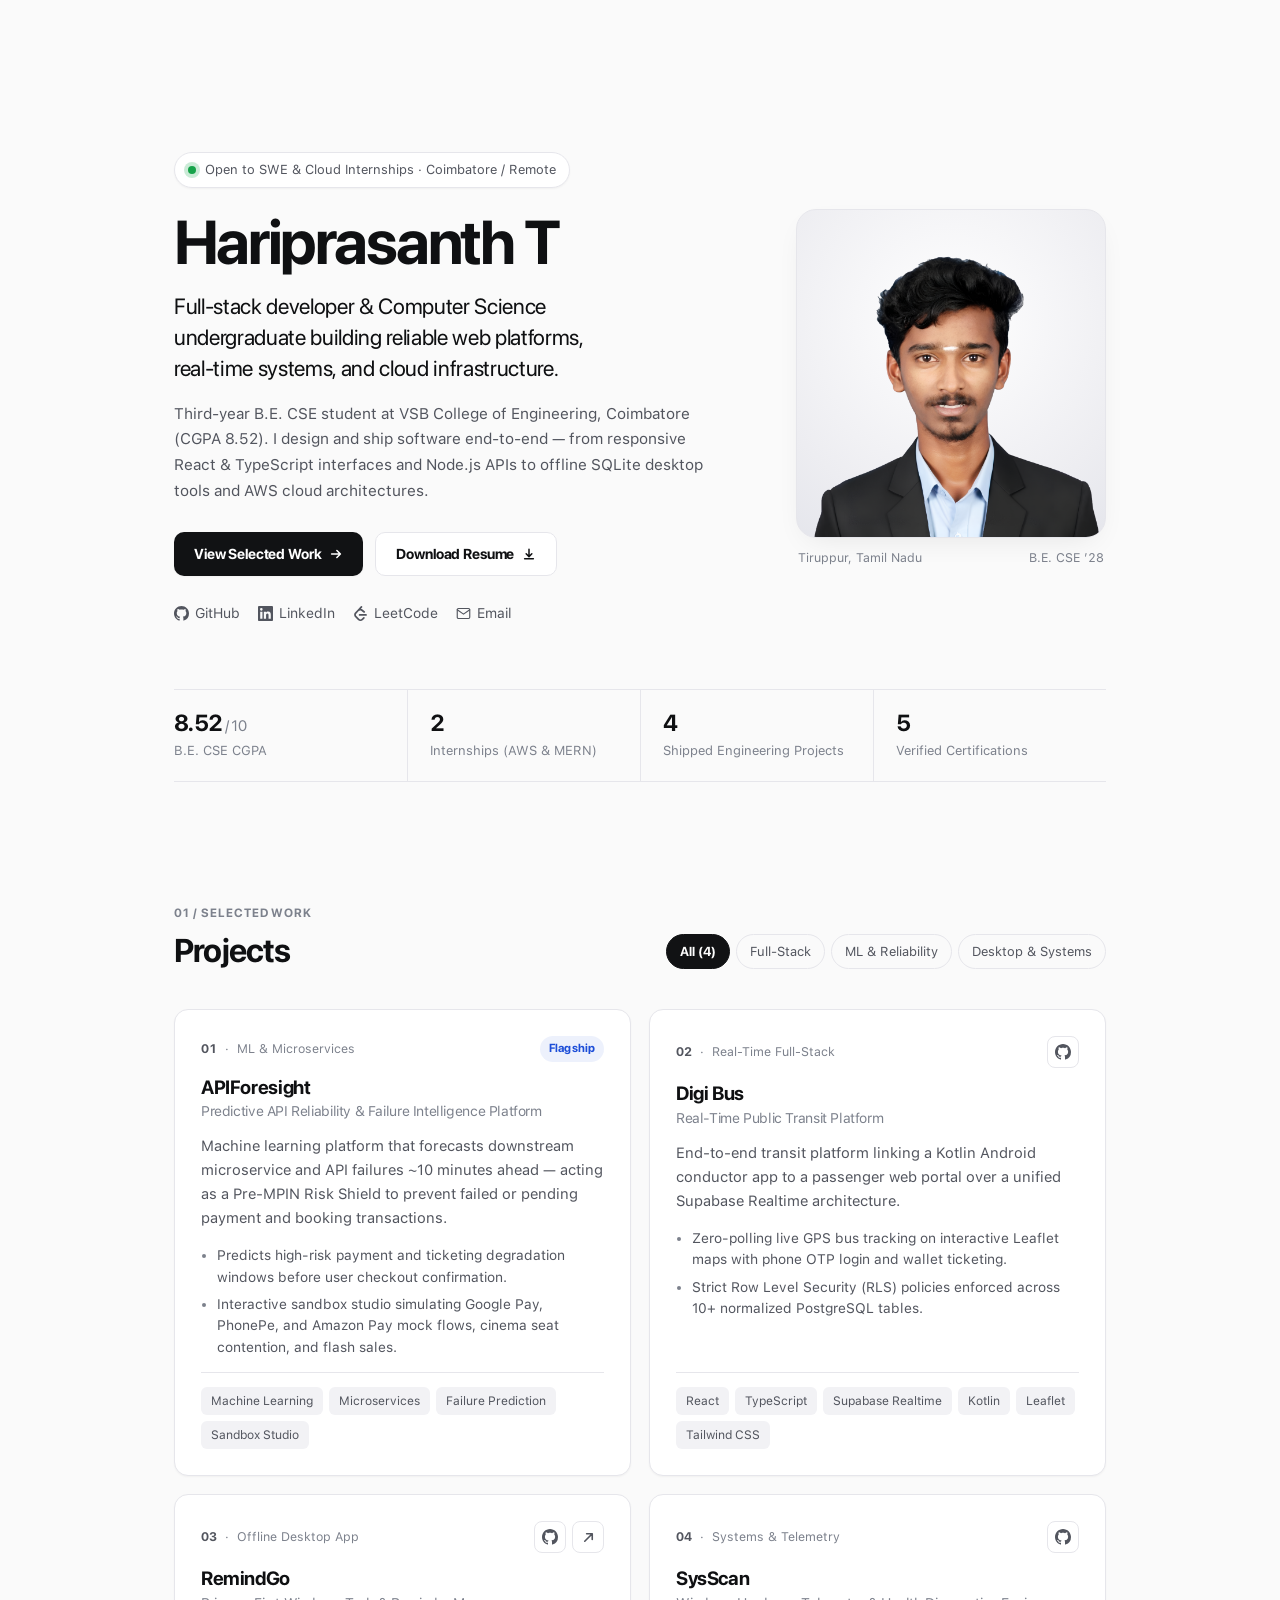
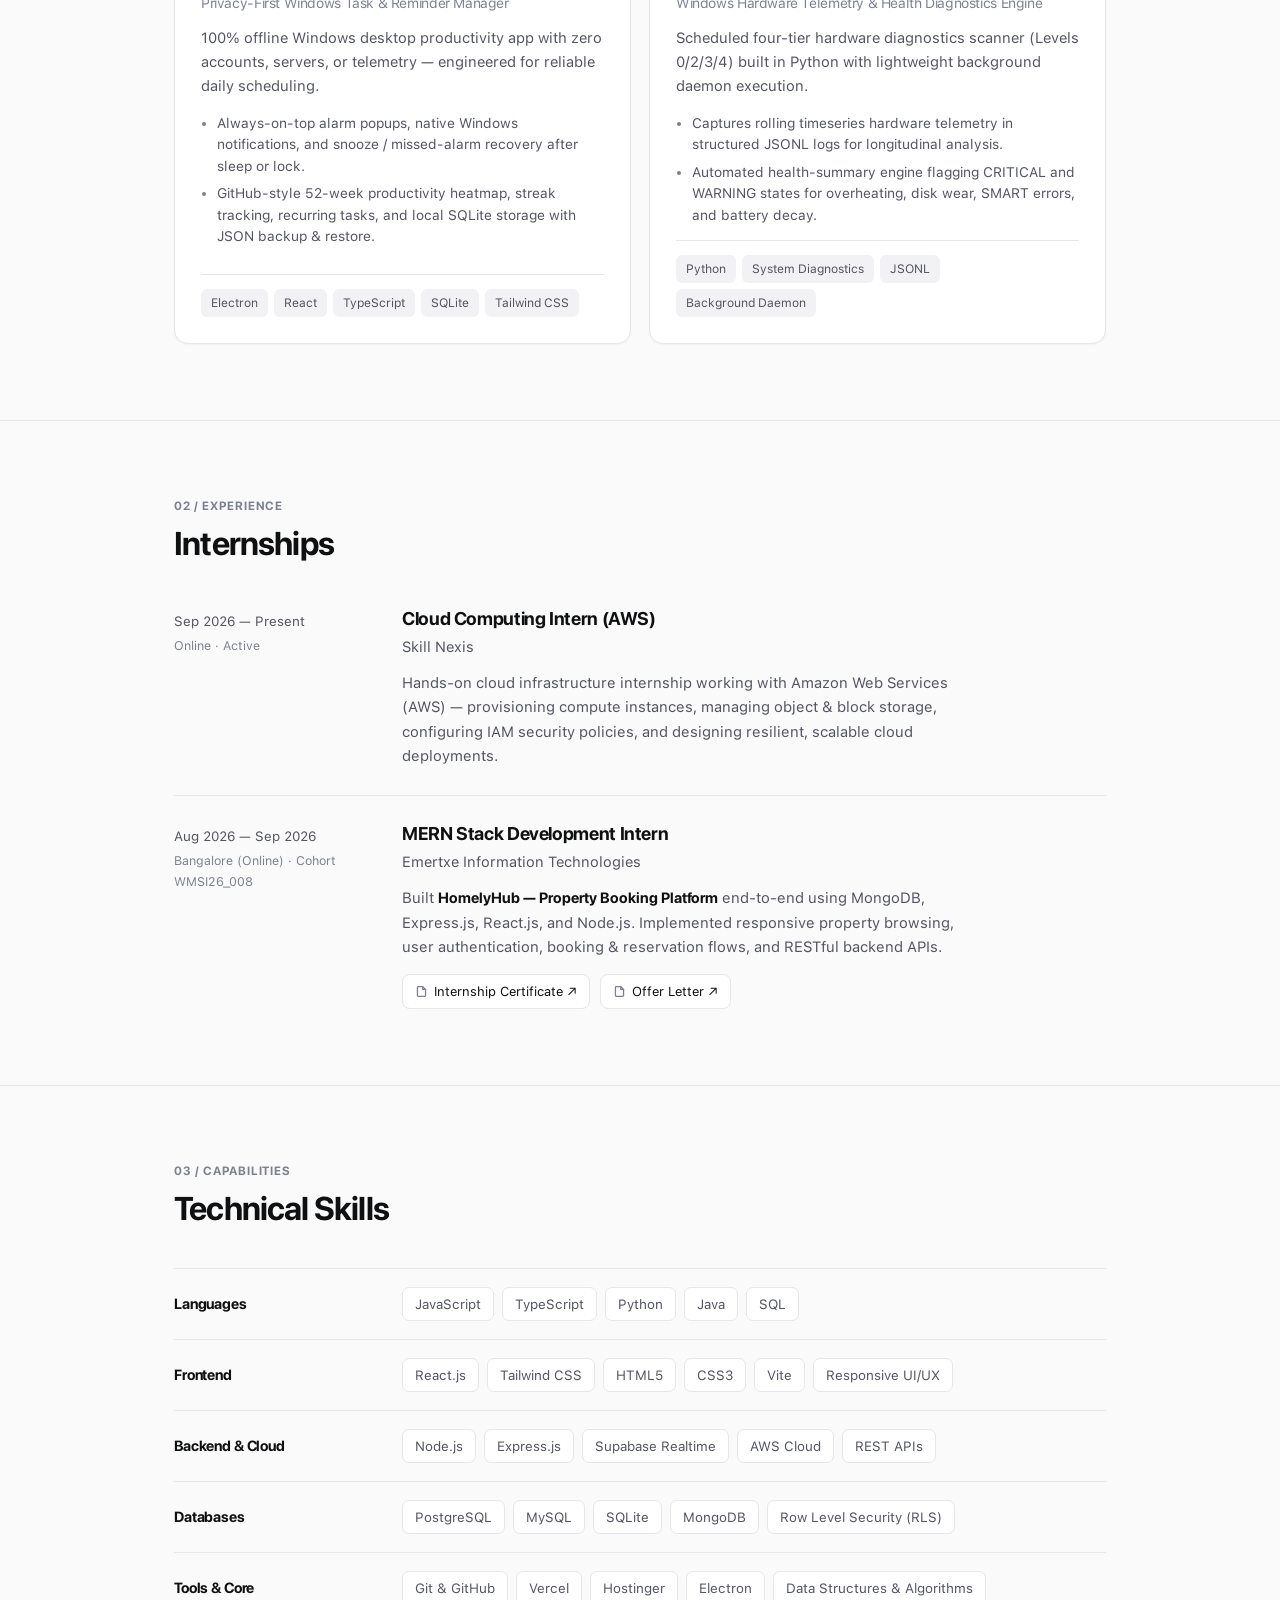
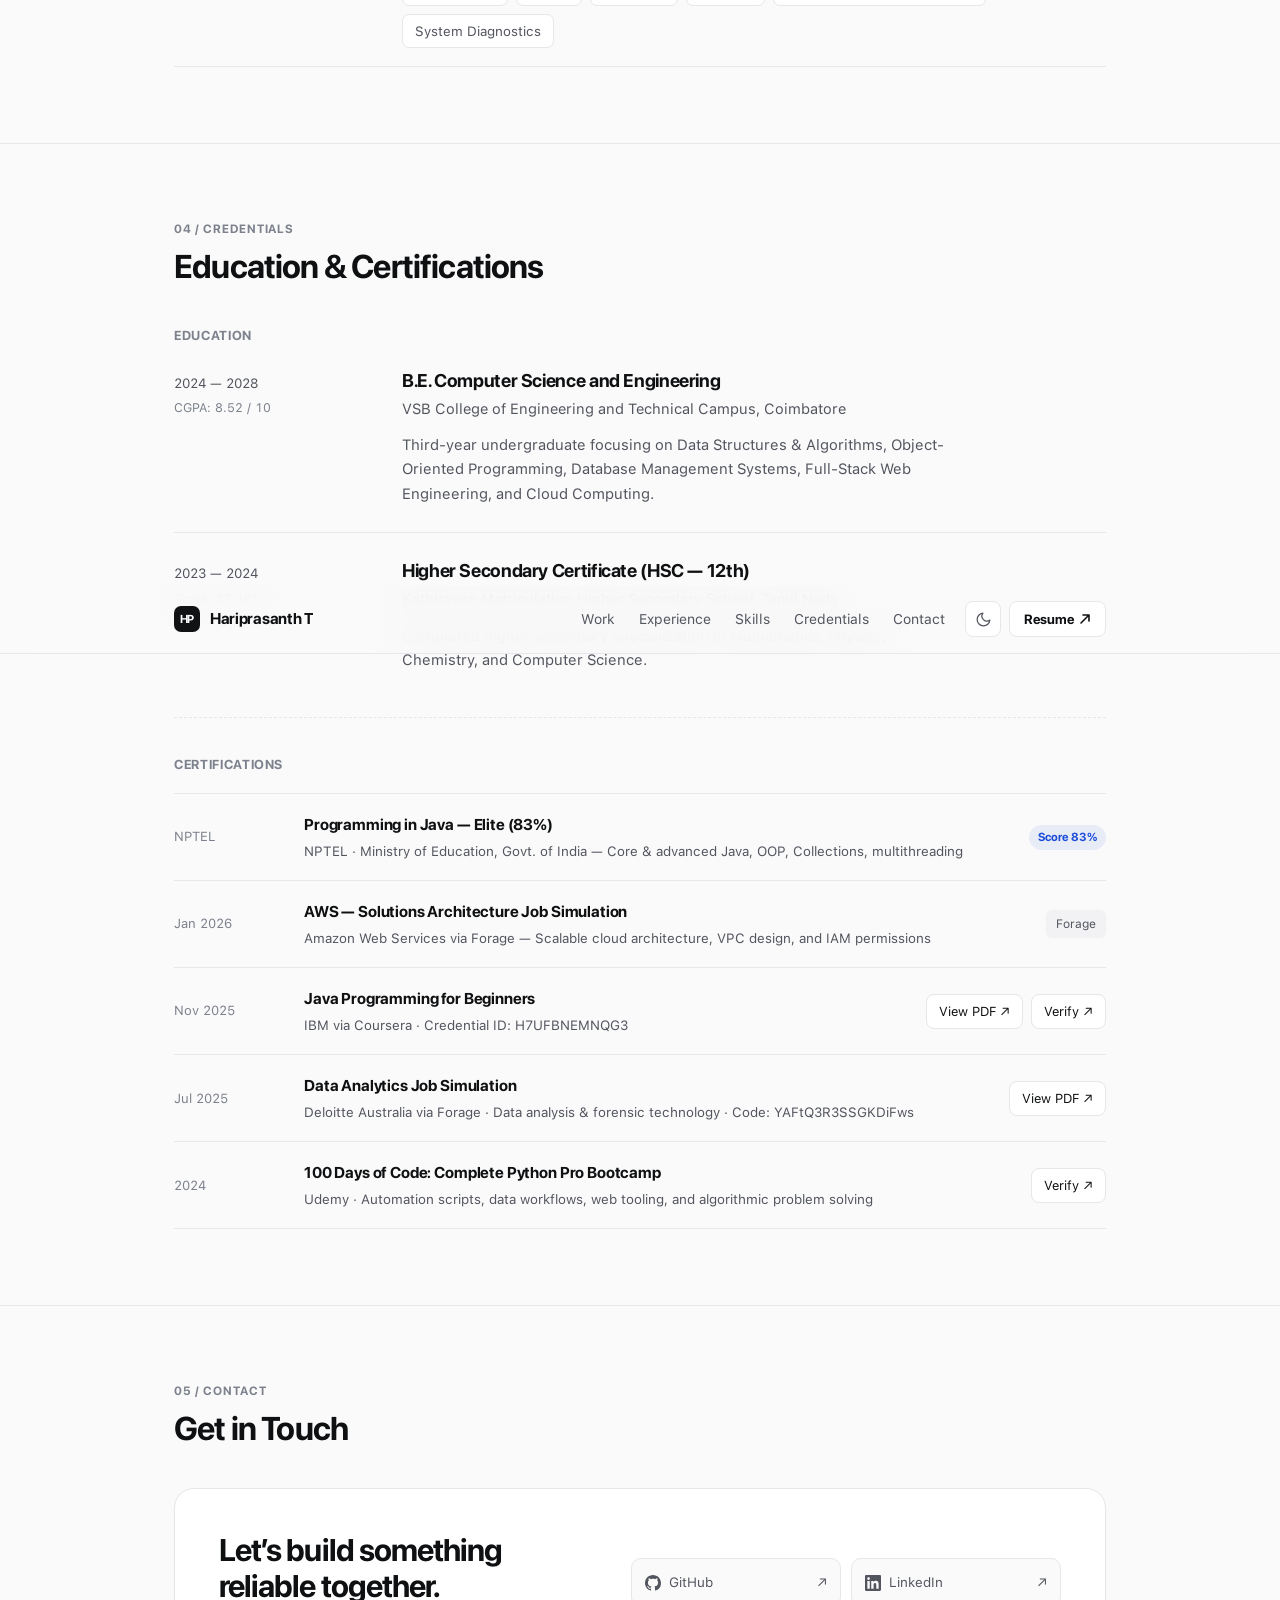
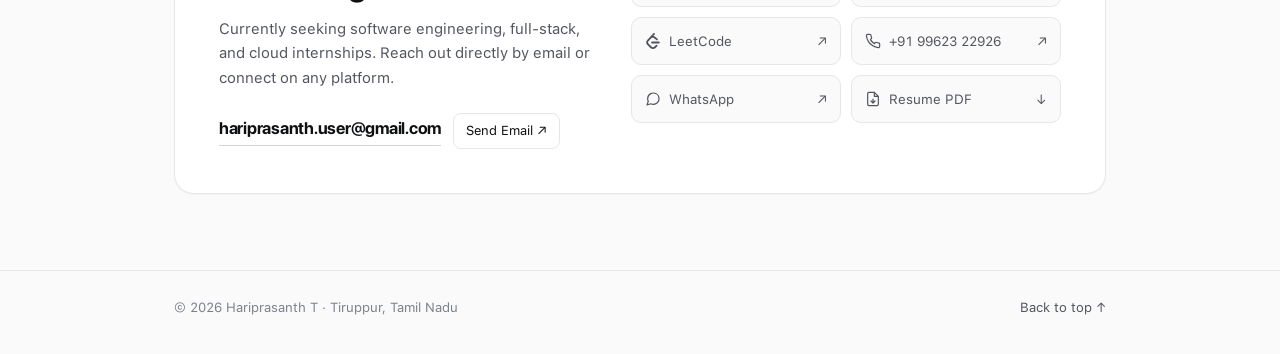
==== certifications.html @ cc1863b2 "feat: minimalist pure HTML & CSS portfolio with SF Pro typography" ====
<!DOCTYPE html>
<html lang="en">
<head>
  <meta charset="UTF-8" />
  <meta http-equiv="refresh" content="0; url=index.html#certifications" />
  <title>Redirecting to Certifications — Hariprasanth T</title>
</head>
<body style="background:#fafafa; color:#0f1012; font-family:-apple-system, BlinkMacSystemFont, sans-serif; display:flex; align-items:center; justify-content:center; height:100vh; margin:0;">
  <p>Redirecting to <a href="index.html#certifications" style="color:#1d4ed8;">Certifications</a>…</p>
</body>
</html>
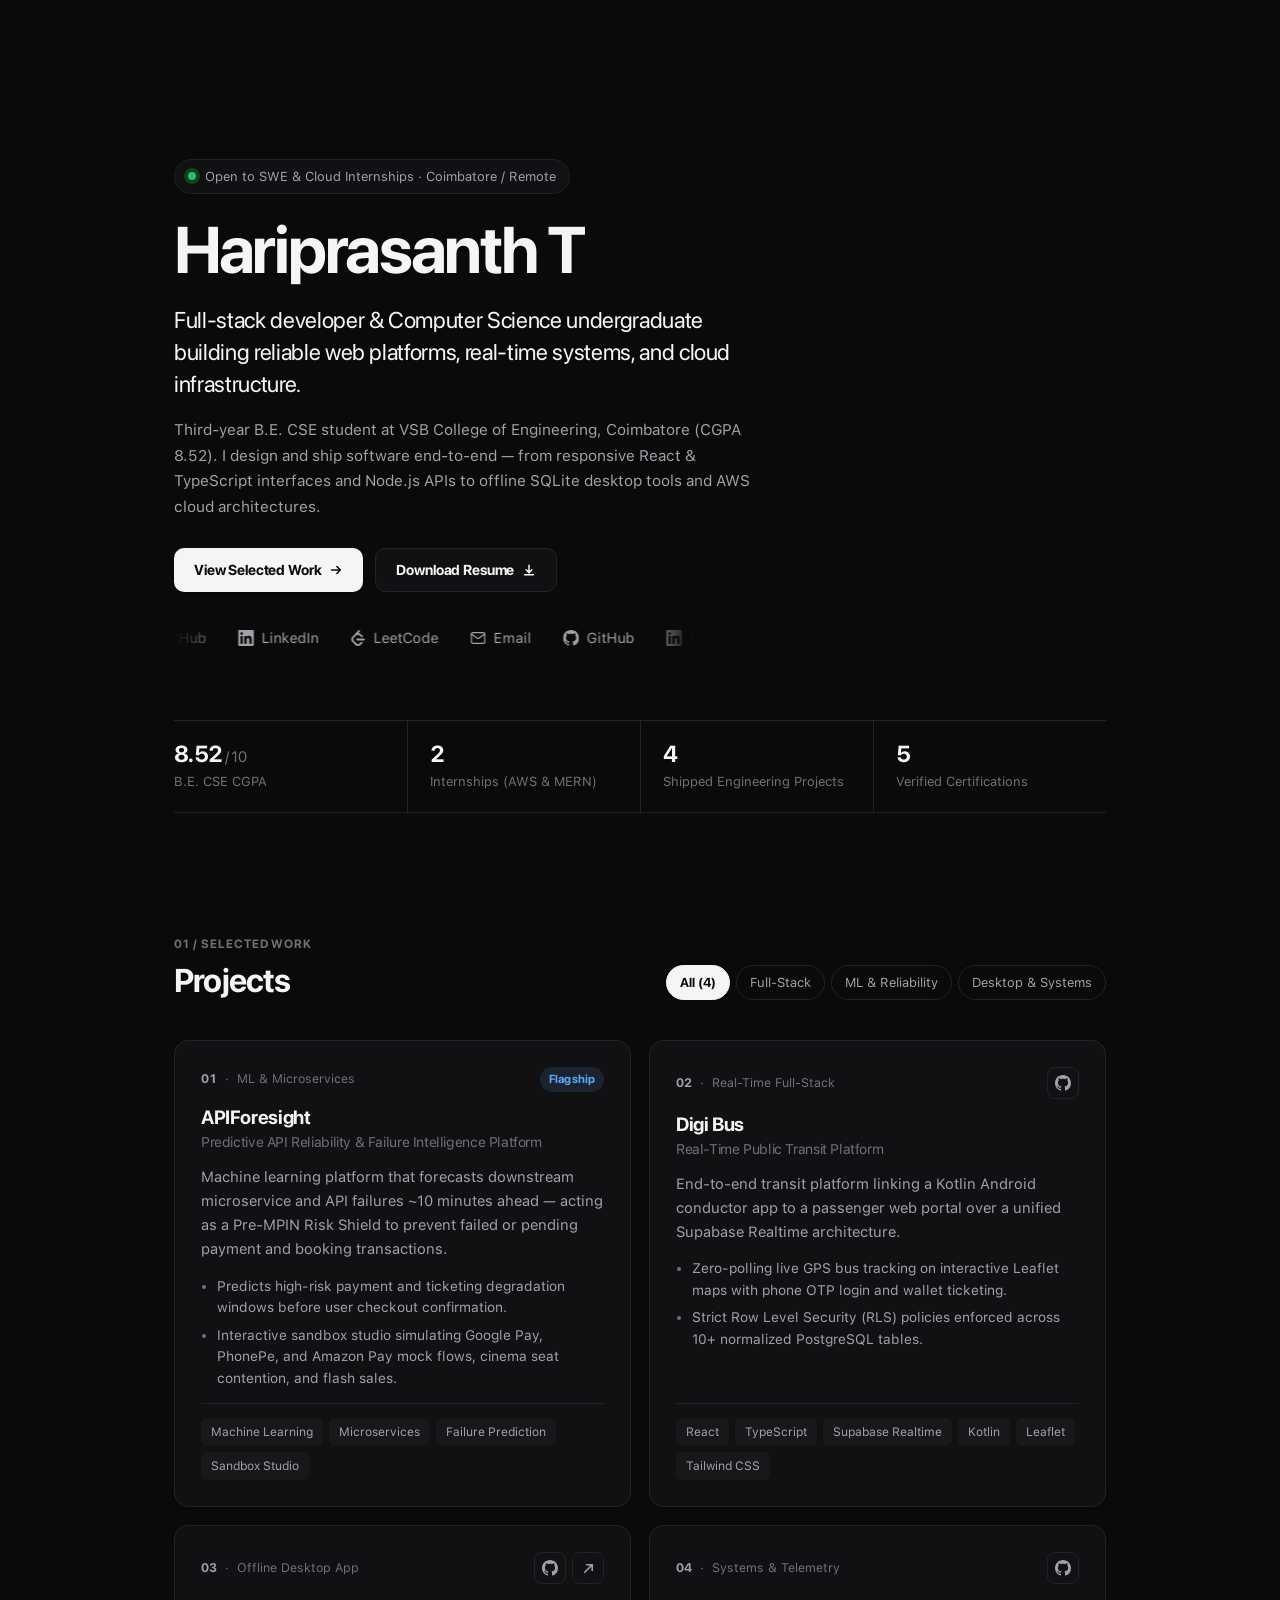
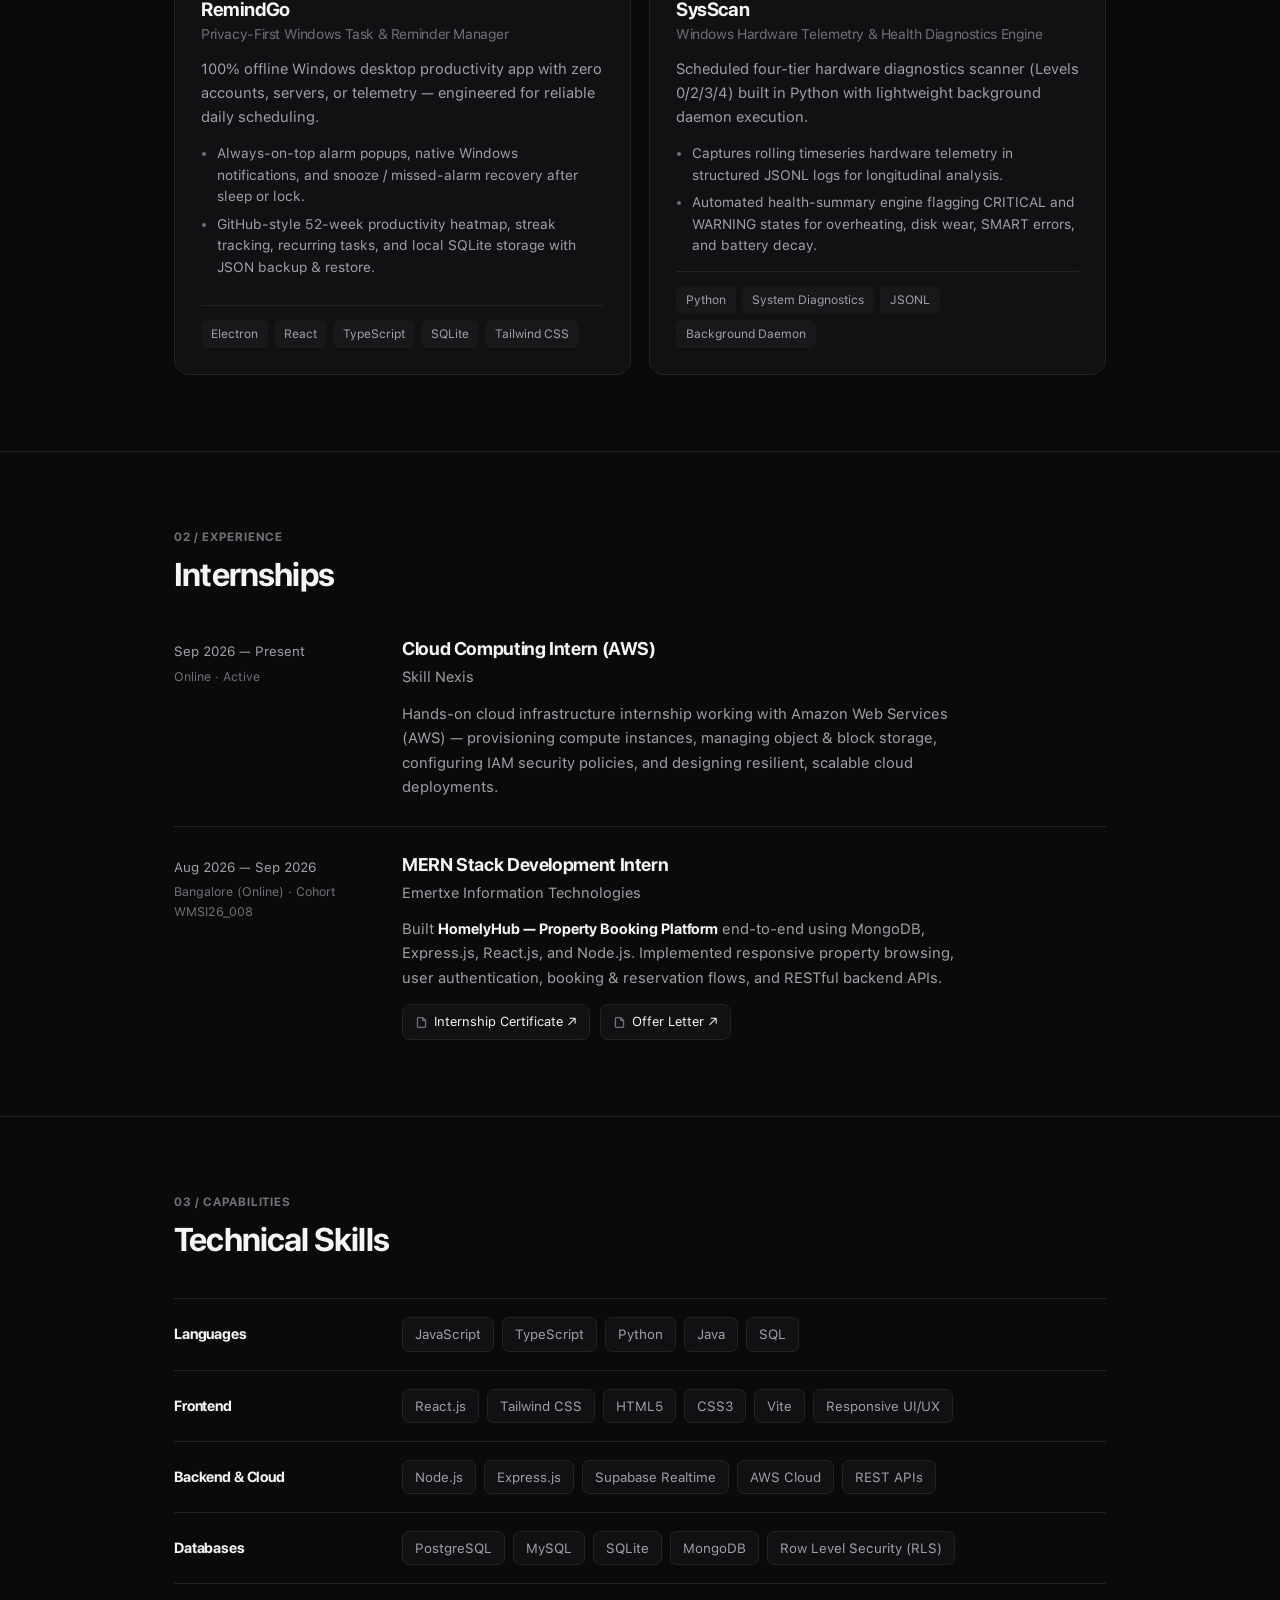
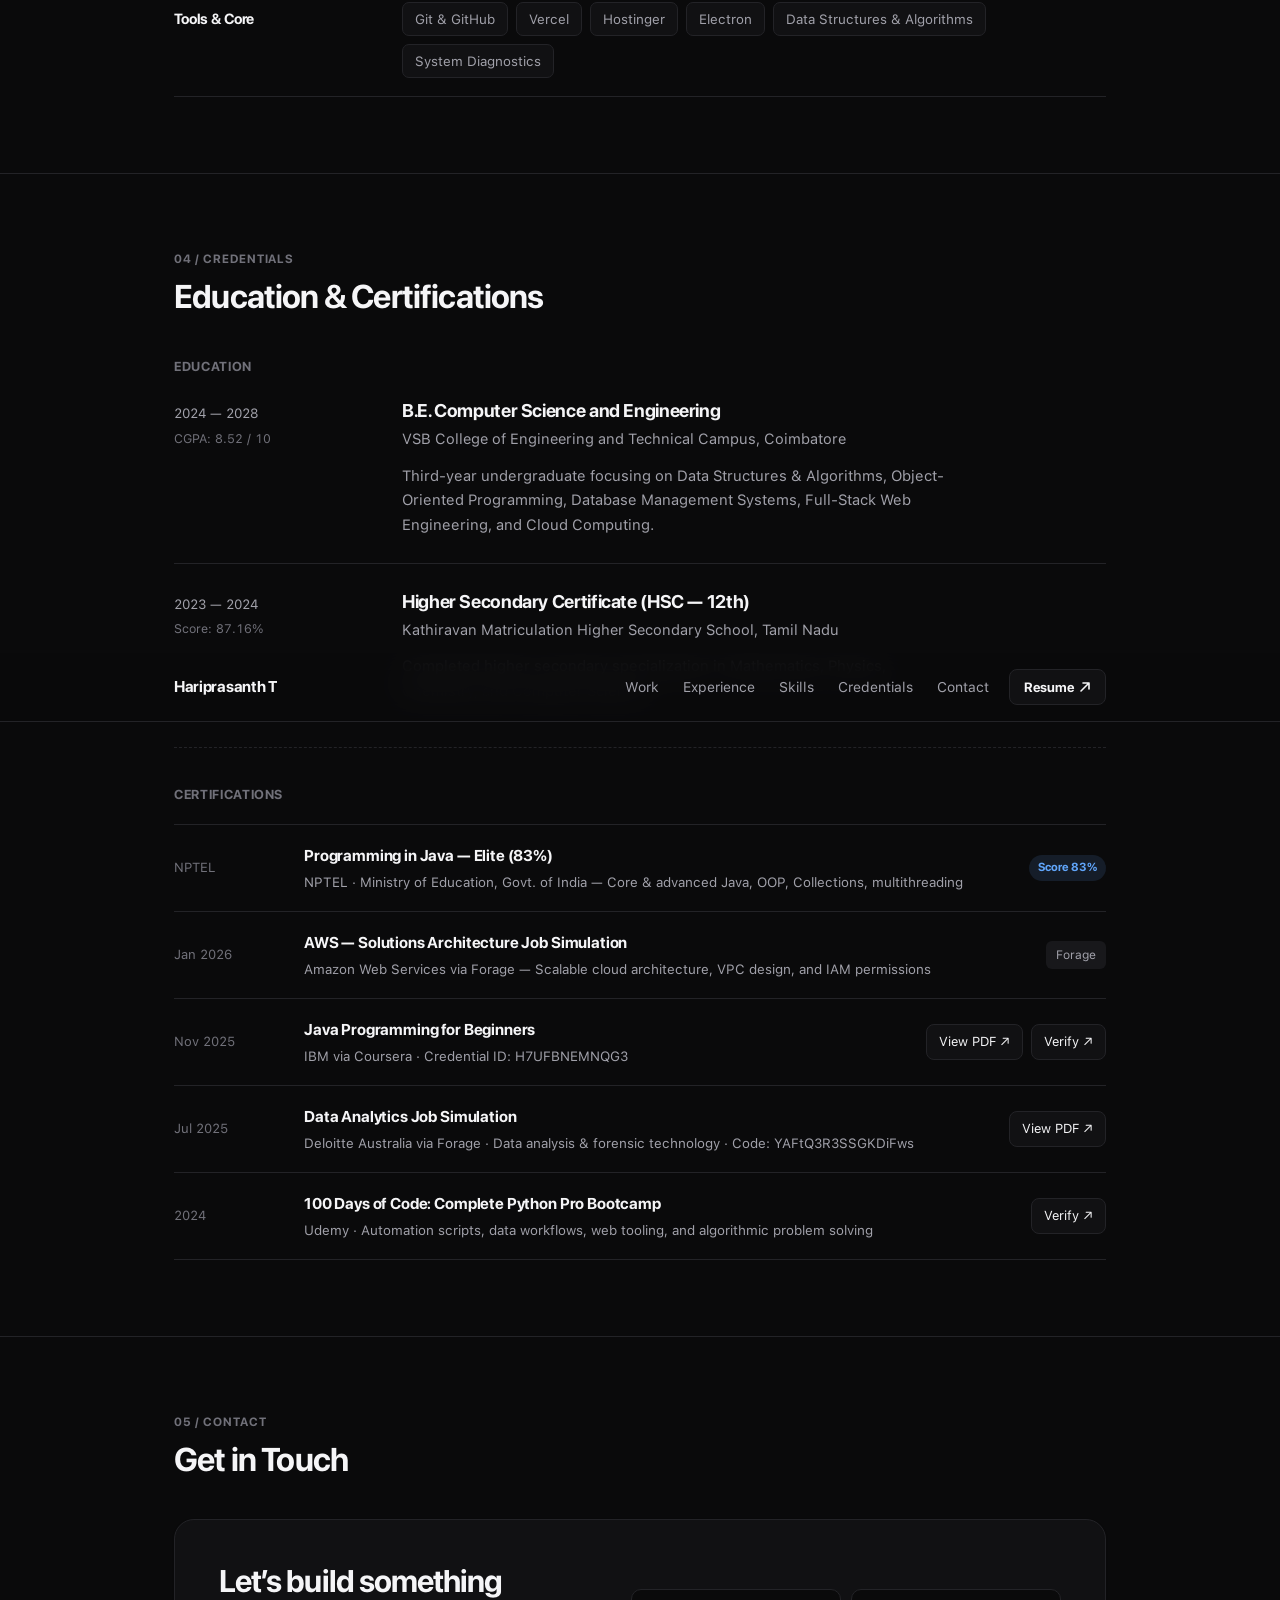
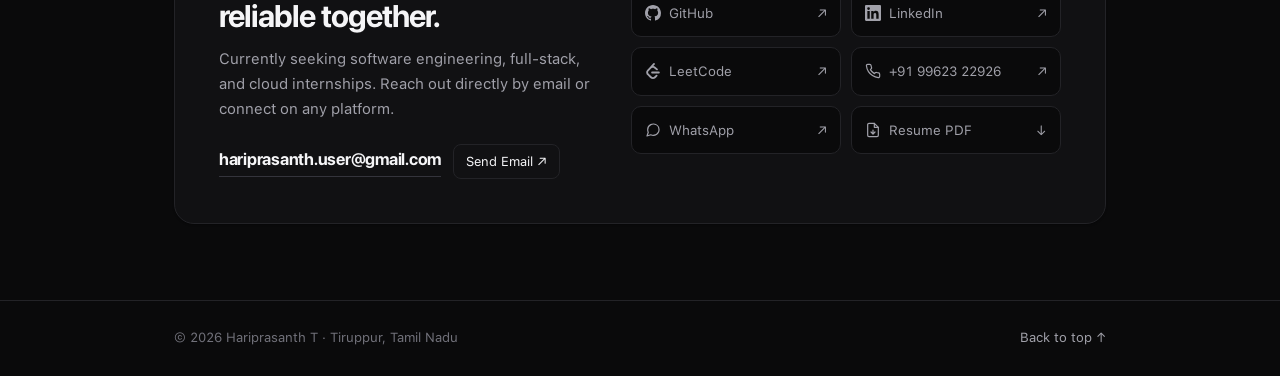
==== commit fdef1bbe: "style: permanent matte dark theme, remove portrait and HP badge, add looping socials marquee" ====
--- a/certifications.html
+++ b/certifications.html
@@ -5,7 +5,7 @@
   <meta http-equiv="refresh" content="0; url=index.html#certifications" />
   <title>Redirecting to Certifications — Hariprasanth T</title>
 </head>
-<body style="background:#fafafa; color:#0f1012; font-family:-apple-system, BlinkMacSystemFont, sans-serif; display:flex; align-items:center; justify-content:center; height:100vh; margin:0;">
-  <p>Redirecting to <a href="index.html#certifications" style="color:#1d4ed8;">Certifications</a>…</p>
+<body style="background:#0a0a0b; color:#f5f5f7; font-family:-apple-system, BlinkMacSystemFont, sans-serif; display:flex; align-items:center; justify-content:center; height:100vh; margin:0;">
+  <p>Redirecting to <a href="index.html#certifications" style="color:#60a5fa;">Certifications</a>…</p>
 </body>
 </html>
